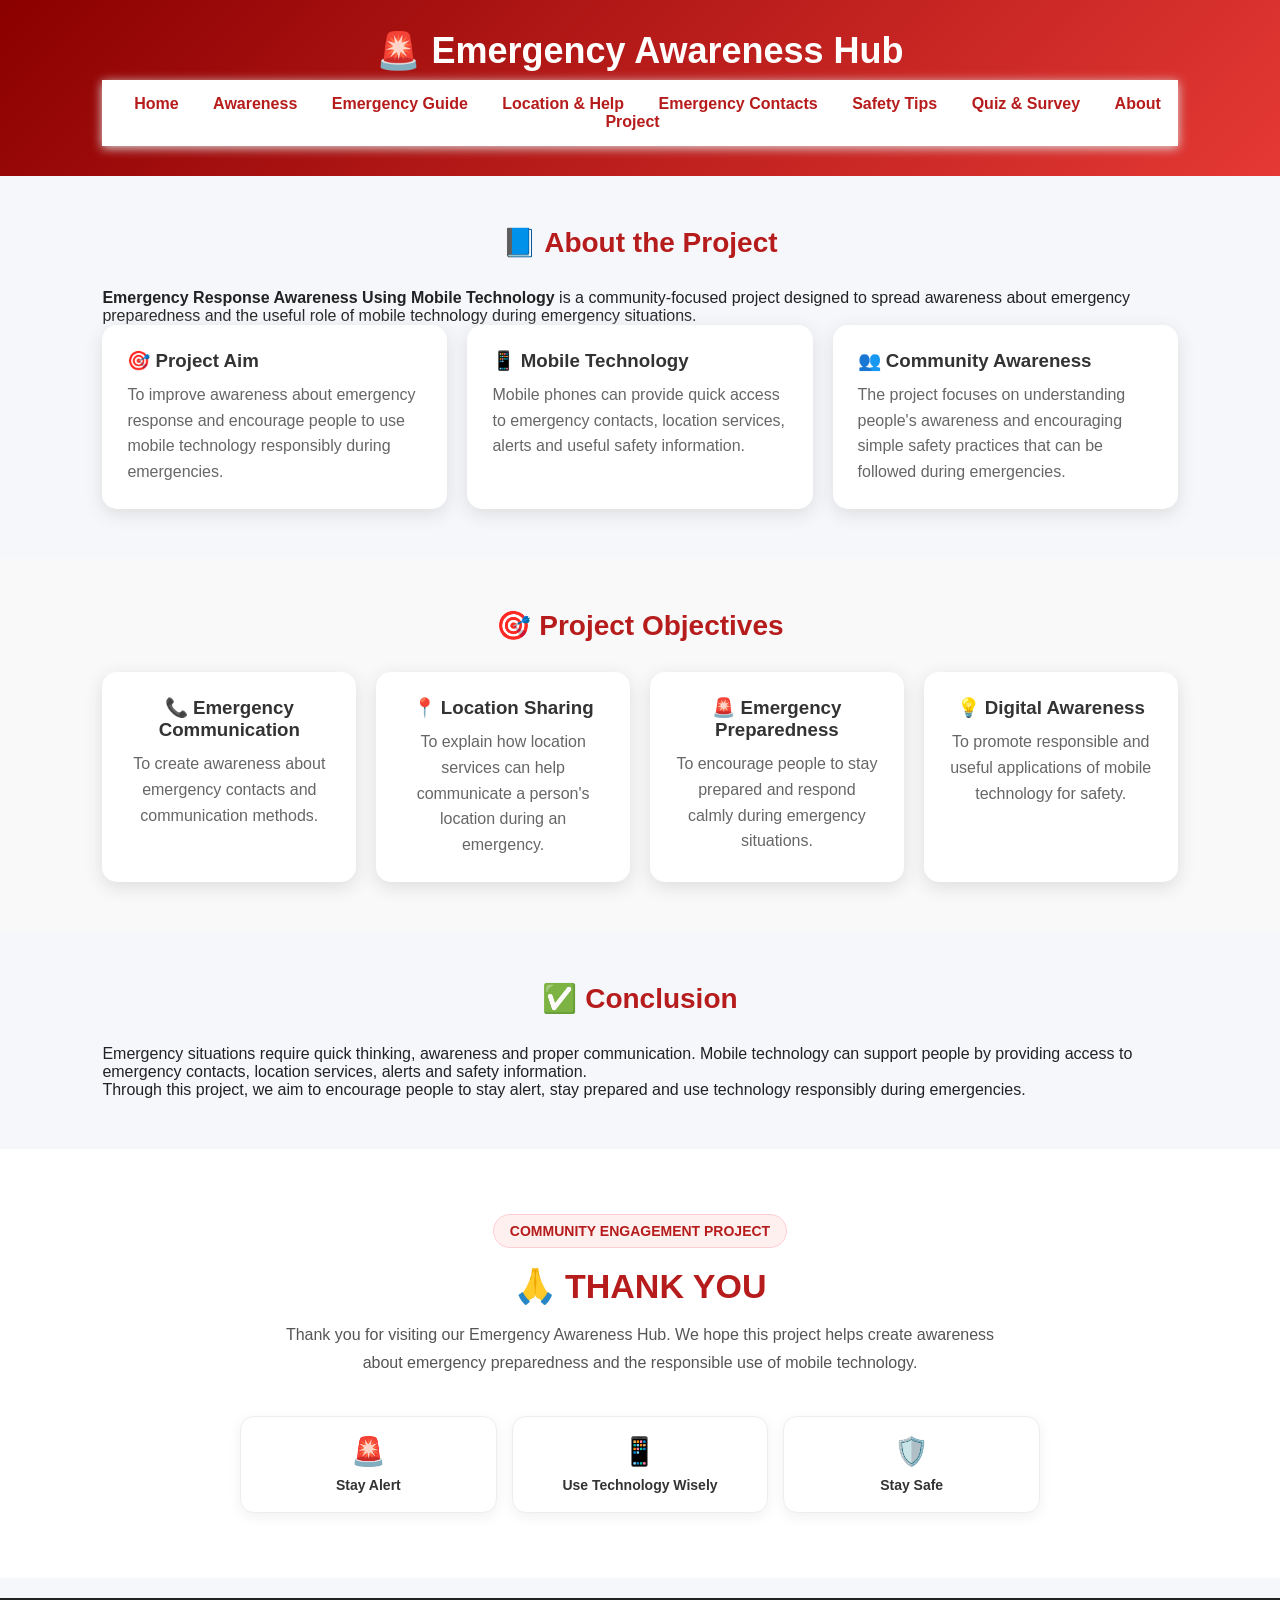
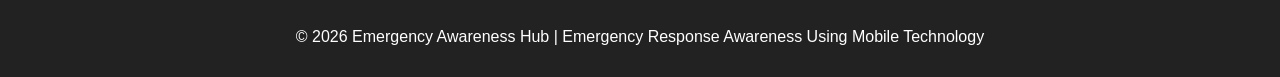
==== about.html @ ec7f2d4f "Add files via upload" ====
<!DOCTYPE html>
<html lang="en">

<head>
    <meta charset="UTF-8">
    <meta name="viewport" content="width=device-width, initial-scale=1.0">

    <title>About Project | Emergency Awareness Hub</title>

    <link rel="stylesheet" href="style.css">
</head>

<body>

    <header>
        <h1>🚨 Emergency Awareness Hub</h1>

        <nav>
            <a href="index.html">Home</a>
            <a href="awareness.html">Awareness</a>
            <a href="guide.html">Emergency Guide</a>
            <a href="location.html">Location & Help</a>
            <a href="contact.html">Emergency Contacts</a>
            <a href="tips.html">Safety Tips</a>
            <a href="quiz.html">Quiz & Survey</a>
            <a href="about.html">About Project</a>
        </nav>
    </header>


    <!-- ABOUT PROJECT -->

    <section class="awareness">

        <h2 class="title">📘 About the Project</h2>

        <p>
            <strong>Emergency Response Awareness Using Mobile Technology</strong>
            is a community-focused project designed to spread awareness
            about emergency preparedness and the useful role of mobile
            technology during emergency situations.
        </p>

        <div class="cards">

            <div class="card">
                <h3>🎯 Project Aim</h3>
                <p>
                    To improve awareness about emergency response and
                    encourage people to use mobile technology responsibly
                    during emergencies.
                </p>
            </div>

            <div class="card">
                <h3>📱 Mobile Technology</h3>
                <p>
                    Mobile phones can provide quick access to emergency
                    contacts, location services, alerts and useful safety
                    information.
                </p>
            </div>

            <div class="card">
                <h3>👥 Community Awareness</h3>
                <p>
                    The project focuses on understanding people's awareness
                    and encouraging simple safety practices that can be
                    followed during emergencies.
                </p>
            </div>

        </div>

    </section>


    <!-- OBJECTIVES -->

    <section class="dos-donts">

        <h2 class="title">🎯 Project Objectives</h2>

        <div class="cards">

            <div class="card">
                <h3>📞 Emergency Communication</h3>
                <p>
                    To create awareness about emergency contacts and
                    communication methods.
                </p>
            </div>

            <div class="card">
                <h3>📍 Location Sharing</h3>
                <p>
                    To explain how location services can help communicate
                    a person's location during an emergency.
                </p>
            </div>

            <div class="card">
                <h3>🚨 Emergency Preparedness</h3>
                <p>
                    To encourage people to stay prepared and respond calmly
                    during emergency situations.
                </p>
            </div>

            <div class="card">
                <h3>💡 Digital Awareness</h3>
                <p>
                    To promote responsible and useful applications of
                    mobile technology for safety.
                </p>
            </div>

        </div>

    </section>


    <!-- CONCLUSION -->

    <section class="awareness">

        <h2 class="title">✅ Conclusion</h2>

        <p>
            Emergency situations require quick thinking, awareness and
            proper communication. Mobile technology can support people by
            providing access to emergency contacts, location services,
            alerts and safety information.
        </p>

        <p>
            Through this project, we aim to encourage people to stay alert,
            stay prepared and use technology responsibly during emergencies.
        </p>

    </section>


    <!-- THANK YOU -->

    <section class="hero">

        <div class="hero-content">

            <div class="hero-badge">
                COMMUNITY ENGAGEMENT PROJECT
            </div>

            <h2>🙏 THANK YOU</h2>

            <p>
                Thank you for visiting our Emergency Awareness Hub.
                We hope this project helps create awareness about
                emergency preparedness and the responsible use of
                mobile technology.
            </p>

            <div class="hero-features">

                <div>
                    <span>🚨</span>
                    <strong>Stay Alert</strong>
                </div>

                <div>
                    <span>📱</span>
                    <strong>Use Technology Wisely</strong>
                </div>

                <div>
                    <span>🛡️</span>
                    <strong>Stay Safe</strong>
                </div>

            </div>

        </div>

    </section>


    <footer>

        <p>
            © 2026 Emergency Awareness Hub |
            Emergency Response Awareness Using Mobile Technology
        </p>

    </footer>


    <script src="script.js"></script>

</body>

</html>
---- style.css ----
* {
            margin: 0;
            padding: 0;
            box-sizing: border-box;
            font-family: Arial, sans-serif;
        }

        body {
            background: #f5f7fb;
            color: #222;
        }

        header {
            background: linear-gradient(135deg, #8b0000, #e53935);
            color: white;
            padding: 30px 8%;
            text-align: center;
        }

        header h1 {
            font-size: 36px;
            margin-bottom: 8px;
        }

        header p {
            font-size: 17px;
        }

        nav {
            background: white;
            padding: 15px;
            text-align: center;
            box-shadow: 0 2px 10px #ddd;
            position: sticky;
            top: 0;
            z-index: 10;
        }

        nav a {
            text-decoration: none;
            color: #b71c1c;
            font-weight: bold;
            margin: 0 15px;
        }

        nav a:hover {
            color: #e53935;
        }

        .hero {
            padding: 65px 8%;
            text-align: center;
            background: white;
        }

        .hero h2 {
            font-size: 34px;
            color: #b71c1c;
            margin-bottom: 15px;
        }

        .hero p {
            max-width: 750px;
            margin: auto;
            line-height: 1.7;
            color: #555;
        }
        .hero-content {
    max-width: 950px;
    margin: auto;
}

.hero-badge {
    display: inline-block;
    padding: 8px 16px;
    margin-bottom: 18px;
    background: #fff0f0;
    color: #b71c1c;
    border: 1px solid #ffcdd2;
    border-radius: 30px;
    font-size: 14px;
    font-weight: bold;
}

.hero-buttons {
    display: flex;
    justify-content: center;
    gap: 14px;
    flex-wrap: wrap;
    margin-top: 28px;
}

.hero-buttons .emergency-btn,
.hero-secondary-btn {
    margin-top: 0;
}

.hero-secondary-btn {
    display: inline-block;
    padding: 15px 30px;
    background: white;
    color: #b71c1c;
    border: 2px solid #d32f2f;
    border-radius: 30px;
    text-decoration: none;
    font-weight: bold;
    transition: 0.3s;
}

.hero-secondary-btn:hover {
    background: #d32f2f;
    color: white;
    transform: translateY(-2px);
}

.hero-features {
    display: grid;
    grid-template-columns: repeat(3, 1fr);
    gap: 15px;
    max-width: 800px;
    margin: 40px auto 0;
}

.hero-features div {
    padding: 18px;
    background: white;
    border: 1px solid #eee;
    border-radius: 14px;
    box-shadow: 0 4px 14px rgba(0,0,0,0.06);
}

.hero-features span {
    display: block;
    font-size: 28px;
    margin-bottom: 8px;
}

.hero-features strong {
    color: #333;
    font-size: 14px;
}

        .emergency-btn,
        .location-btn {
            display: inline-block;
            margin-top: 25px;
            padding: 15px 30px;
            background: #d32f2f;
            color: white;
            text-decoration: none;
            border: none;
            border-radius: 30px;
            font-weight: bold;
            cursor: pointer;
            transition: 0.3s;
        }

        .emergency-btn:hover,
        .location-btn:hover {
            background: #a50000;
            transform: scale(1.05);
        }

        section {
            padding: 50px 8%;
        }

        .title {
            text-align: center;
            margin-bottom: 30px;
            color: #b71c1c;
            font-size: 28px;
        }

        .cards {
            display: grid;
            grid-template-columns: repeat(auto-fit, minmax(220px, 1fr));
            gap: 20px;
        }

        .card {
            background: white;
            padding: 25px;
            border-radius: 15px;
            box-shadow: 0 5px 18px #ddd;
            transition: 0.3s;
        }

        .card:hover {
            transform: translateY(-7px);
            box-shadow: 0 8px 25px #ccc;
        }

        .icon {
            font-size: 40px;
            margin-bottom: 15px;
        }

        .card h3 {
            color: #333;
            margin-bottom: 10px;
        }

        .card p {
            color: #666;
            line-height: 1.6;
        }

        .help-section {
            background: #fff3f3;
        }

        .help-box,
        .location-box,
        .objective-box {
            max-width: 850px;
            margin: auto;
            background: white;
            padding: 30px;
            border-radius: 18px;
            box-shadow: 0 5px 20px #ddd;
            text-align: center;
        }

        .help-box h3,
        .location-box h3 {
            color: #b71c1c;
            font-size: 24px;
            margin-bottom: 12px;
        }

        .help-box p,
        .location-box p,
        .objective-box p {
            color: #666;
            line-height: 1.6;
        }
/* Emergency Do's & Don'ts */

.dos-donts {
    background: #f9f9f9;
    text-align: center;
}

.dos-donts-grid {
    display: grid;
    grid-template-columns: repeat(2, 1fr);
    gap: 25px;
    max-width: 950px;
    margin: auto;
}

.dos-box,
.dont-box {
    background: white;
    padding: 25px;
    border-radius: 15px;
    text-align: left;
    box-shadow: 0 5px 18px #ddd;
}

.dos-box {
    border-top: 5px solid #2e7d32;
}

.dont-box {
    border-top: 5px solid #d32f2f;
}

.dos-box h3 {
    color: #2e7d32;
    margin-bottom: 15px;
}

.dont-box h3 {
    color: #d32f2f;
    margin-bottom: 15px;
}

.dos-box li,
.dont-box li {
    margin: 12px 0;
    line-height: 1.5;
}

@media (max-width: 768px) {
    .dos-donts-grid {
        grid-template-columns: 1fr;
    }
}
        /* Location Result */
        #locationResult {
            margin-top: 20px;
            padding: 15px;
            background: #f5f7fb;
            border-radius: 10px;
            display: none;
            line-height: 1.8;
        }

        #mapLink {
            display: inline-block;
            margin-top: 10px;
            color: #b71c1c;
            font-weight: bold;
            text-decoration: none;
        }
        /* Emergency Guide */

.guide-box {
    max-width: 850px;
    margin: auto;
    background: white;
    padding: 30px;
    border-radius: 18px;
    box-shadow: 0 5px 20px #ddd;
    text-align: center;
}

.guide-select {
    width: 80%;
    max-width: 500px;
    padding: 14px;
    margin: 20px 0;
    border: 2px solid #ddd;
    border-radius: 10px;
    font-size: 16px;
}

.guide-result {
    display: none;
    margin-top: 20px;
    padding: 20px;
    background: #fff3f3;
    border-radius: 12px;
    text-align: left;
}

.guide-result h3 {
    color: #b71c1c;
    margin-bottom: 12px;
}

.guide-result p {
    line-height: 1.7;
    color: #555;
}

        .contact-card {
            text-align: center;
            background: white;
            padding: 28px;
            border-radius: 15px;
            box-shadow: 0 4px 15px #ddd;
        }

        .contact-card h3 {
            margin-bottom: 10px;
        }

        .number {
            font-size: 30px;
            font-weight: bold;
            color: #d32f2f;
            margin: 12px 0;
        }

        .call-btn {
            display: inline-block;
            margin-top: 12px;
            padding: 10px 22px;
            background: #d32f2f;
            color: white;
            text-decoration: none;
            border-radius: 25px;
            font-weight: bold;
        }

        .tips {
            background: #f5f7fb;
        }

        ul {
            max-width: 800px;
            margin: auto;
            background: white;
            padding: 30px 45px;
            border-radius: 15px;
            box-shadow: 0 4px 15px #ddd;
        }

        li {
            margin: 15px 0;
            line-height: 1.5;
        }

        footer {
            background: #222;
            color: white;
            text-align: center;
            padding: 25px;
            margin-top: 20px;
            line-height: 1.8;
        }

        @media (max-width: 600px) {

            header h1 {
                font-size: 28px;
            }

            nav a {
                margin: 0 5px;
                font-size: 13px;
            }

            .hero h2 {
                font-size: 26px;
            }

            section {
                padding: 40px 5%;
            }

            ul {
                padding: 25px 35px;
            }
        }
        /* Dark Mode */

.dark-mode {
    background: #121212;
    color: #f5f5f5;
}

.dark-mode .card,
.dark-mode .location-box,
.dark-mode .guide-box,
.dark-mode .quiz-box,
.dark-mode .results-box {
    background: #1e1e1e;
    color: #f5f5f5;
}

.dark-mode p {
    color: #ddd;
}

.dark-mode .quiz-question {
    background: #2a2a2a;
}

.dark-mode .guide-result {
    background: #2a2a2a;
}

.dark-mode .results-text {
    color: #ddd;
}

.dark-mode .progress {
    background: #444;
}
.dark-btn {
    position: fixed;
    top: 90px;
    right: 20px;
    padding: 10px 16px;
    background: #333;
    color: white;
    border: none;
    border-radius: 20px;
    cursor: pointer;
    z-index: 1000;
}
.dark-mode section {
    background: #121212;
}

.dark-mode h2,
.dark-mode h3 {
    color: #f5f5f5;
}

.dark-mode .card p,
.dark-mode .location-box p,
.dark-mode .guide-box p {
    color: #ddd;
}

.dark-mode nav {
    background: #1b1b1b;
}

.dark-mode nav a {
    color: #fff;
}
.dark-mode .hero,
.dark-mode .help-box,
.dark-mode .tips-box,
.dark-mode .objective-box,
.dark-mode .feature-box {
    background: #1e1e1e;
    color: #f5f5f5;
}

.dark-mode .hero p,
.dark-mode .help-box p,
.dark-mode .tips-box p,
.dark-mode .objective-box p,
.dark-mode .feature-box p {
    color: #ddd;
}/* Remaining boxes - Dark Mode */

.dark-mode .contact-box,
.dark-mode .emergency-contact,
.dark-mode .contact-card,
.dark-mode .safety-box,
.dark-mode .safety-tips,
.dark-mode .tips {
    background: #1e1e1e !important;
    color: #f5f5f5 !important;
}

.dark-mode .contact-box *,
.dark-mode .emergency-contact *,
.dark-mode .contact-card *,
.dark-mode .safety-box *,
.dark-mode .safety-tips *,
.dark-mode .tips * {
    color: #f5f5f5 !important;
}
.dark-mode .tips ul,
.dark-mode .tips ol,
.dark-mode .safety-tips ul,
.dark-mode .safety-tips ol {
    background: #1e1e1e !important;
    color: #f5f5f5 !important;
    border-color: #444 !important;
}

.dark-mode .tips li,
.dark-mode .safety-tips li {
    color: #f5f5f5 !important;
}
/* Thank You Section */

#thankyou {
    padding: 60px 20px;
    text-align: center;
}

.thankyou-box {
    max-width: 850px;
    margin: auto;
    padding: 45px 30px;
    background: white;
    border-radius: 20px;
    box-shadow: 0 5px 20px #ddd;
}

.thankyou-box h1 {
    color: #d32f2f;
    font-size: 42px;
    margin-bottom: 15px;
}

.thankyou-box h2 {
    margin-bottom: 20px;
}

.thankyou-box p {
    line-height: 1.7;
    color: #555;
    margin: 12px 0;
}

/* Dark Mode */

.dark-mode .thankyou-box {
    background: #1e1e1e !important;
    color: #f5f5f5;
}

.dark-mode .thankyou-box p,
.dark-mode .thankyou-box h2 {
    color: #f5f5f5;
}
/* Professional Emergency Contact Cards */

.contact-card {
    position: relative;
    overflow: hidden;
    border-top: 5px solid #d32f2f;
    transition: 0.3s ease;
}

.contact-card:hover {
    transform: translateY(-8px);
    box-shadow: 0 10px 25px #ccc;
}

.contact-card h3 {
    color: #333;
    font-size: 19px;
}

.contact-card p {
    color: #666;
    line-height: 1.5;
    margin-bottom: 8px;
}

.number {
    font-size: 34px;
    letter-spacing: 1px;
}

.call-btn {
    transition: 0.3s ease;
}

.call-btn:hover {
    background: #a50000;
    transform: scale(1.05);
}

/* Dark Mode */
.dark-mode .contact-card h3,
.dark-mode .contact-card p {
    color: #f5f5f5 !important;
}
/* Awareness Quiz */

.quiz-box {
    max-width: 850px;
    margin: auto;
    background: white;
    padding: 30px;
    border-radius: 18px;
    box-shadow: 0 5px 20px #ddd;
}

.quiz-question {
    margin-bottom: 25px;
    padding: 20px;
    background: #fff5f5;
    border-radius: 12px;
}

.quiz-question h3 {
    color: #b71c1c;
    margin-bottom: 15px;
}

.quiz-option {
    display: block;
    margin: 10px 0;
    padding: 10px;
    cursor: pointer;
}

.quiz-btn {
    display: block;
    margin: 25px auto 0;
    padding: 12px 25px;
    background: #d32f2f;
    color: white;
    border: none;
    border-radius: 8px;
    font-size: 16px;
    cursor: pointer;
}

.quiz-btn:hover {
    background: #a50000;
    transform: scale(1.03);
}

.quiz-result {
    display: none;
    margin-top: 20px;
    padding: 18px;
    text-align: center;
    background: #f1f8e9;
    border-radius: 10px;
    font-size: 18px;
    font-weight: bold;
}
/* Survey & Results */

.results-box {
    max-width: 850px;
    margin: auto;
    background: white;
    padding: 30px;
    border-radius: 18px;
    box-shadow: 0 5px 20px #ddd;
}

.result-item {
    margin: 22px 0;
}

.result-label {
    display: flex;
    justify-content: space-between;
    margin-bottom: 8px;
    font-weight: bold;
}

.progress {
    width: 100%;
    height: 14px;
    background: #eee;
    border-radius: 10px;
    overflow: hidden;
}

.progress-bar {
    height: 100%;
    background: #d32f2f;
    border-radius: 10px;
}

.results-text {
    margin-top: 25px;
    line-height: 1.7;
    color: #555;
}
/* Mobile Responsive Design */

@media (max-width: 768px) {

    nav {
        display: flex;
        flex-wrap: wrap;
        justify-content: center;
        padding: 10px;
    }

    nav a {
        font-size: 13px;
        padding: 8px 10px;
    }

    section {
        padding: 40px 15px;
    }

    .title {
        font-size: 25px;
    }

    .cards {
        grid-template-columns: 1fr;
        gap: 18px;
    }

    .card,
    .contact-card,
    .location-box,
    .guide-box,
    .quiz-box,
    .results-box,
    .thankyou-box {
        width: 100%;
        box-sizing: border-box;
        padding: 22px;
    }

    .guide-select {
        width: 100%;
        box-sizing: border-box;
    }

    .number {
        font-size: 30px;
    }

    .dark-btn {
        top: auto;
        bottom: 20px;
        right: 15px;
    }

    .thankyou-box h1 {
        font-size: 34px;
    }

    .thankyou-box h2 {
        font-size: 20px;
    }
}
.quiz-box {
    max-width: 850px;
    margin: auto;
    background: white;
    padding: 30px;
    border-radius: 18px;
    box-shadow: 0 5px 20px #ddd;
}

.quiz-question {
    margin-bottom: 25px;
    padding: 20px;
    background: #fff5f5;
    border-radius: 12px;
}

.quiz-question h3 {
    color: #b71c1c;
    margin-bottom: 15px;
}

.quiz-option {
    display: block;
    margin: 10px 0;
    padding: 10px;
    cursor: pointer;
}

.quiz-btn {
    display: block;
    margin: 25px auto 0;
    padding: 12px 25px;
    background: #d32f2f;
    color: white;
    border: none;
    border-radius: 8px;
    font-size: 16px;
    cursor: pointer;
}

.quiz-btn:hover {
    background: #a50000;
    transform: scale(1.03);
}

.quiz-result {
    display: none;
    margin-top: 20px;
    padding: 18px;
    text-align: center;
    background: #f1f8e9;
    border-radius: 10px;
    font-size: 18px;
    font-weight: bold;
}
/* Dark mode improvement */
body.dark-mode {
    background-color: #121212;
    color: #f5f5f5;
}

body.dark-mode header,
body.dark-mode footer {
    background-color: #1e1e1e;
    color: #ffffff;
}

body.dark-mode .card,
body.dark-mode .quiz-box,
body.dark-mode .quiz-question {
    background-color: #242424;
    color: #ffffff;
}

body.dark-mode .card h3,
body.dark-mode .card p,
body.dark-mode .card li,
body.dark-mode .quiz-question h3,
body.dark-mode label {
    color: #ffffff;
}

body.dark-mode nav a {
    color: #ffffff;
}
/* Fix dark mode for Before, During & After cards */

body.dark-mode .dos-donts {
    background-color: #121212 !important;
    color: #ffffff !important;
}

body.dark-mode .dos-donts .card {
    background-color: #242424 !important;
    color: #ffffff !important;
    border-color: #444444 !important;
}

body.dark-mode .dos-donts .card h3,
body.dark-mode .dos-donts .card p,
body.dark-mode .dos-donts .card li {
    color: #ffffff !important;
}
body.dark-mode .cards .card {
    background: #242424 !important;
    color: white !important;
    border: 1px solid #555 !important;
    box-shadow: none !important;
}

body.dark-mode .cards .card h3,
body.dark-mode .cards .card p,
body.dark-mode .cards .card li {
    color: white !important;
}
body.dark-mode section.dos-donts .cards > div.card {
    background-color: #242424 !important;
    background: #242424 !important;
    color: #ffffff !important;
    box-shadow: none !important;
}

body.dark-mode section.dos-donts .cards > div.card * {
    color: #ffffff !important;
}
/* DARK MODE CARD FIX */

body.dark-mode .card {
    background-color: #242424 !important;
    color: #ffffff !important;
    box-shadow: none !important;
}

body.dark-mode .card h3,
body.dark-mode .card p,
body.dark-mode .card li {
    color: #ffffff !important;
}
/* Dark Mode for All Pages */

body.dark-mode {
    background: #121212;
    color: #f5f5f5;
}

body.dark-mode header,
body.dark-mode footer {
    background: #1b1b1b;
    color: #ffffff;
}

body.dark-mode .card,
body.dark-mode .quiz-box,
body.dark-mode .quiz-question,
body.dark-mode .checklist-box {
    background: #242424;
    color: #f5f5f5;
}

body.dark-mode .card h3,
body.dark-mode .title,
body.dark-mode p,
body.dark-mode li,
body.dark-mode label {
    color: #f5f5f5;
}

body.dark-mode a {
    color: #90caf9;
}

body.dark-mode .dos-donts {
    background: #181818;
}

body.dark-mode input,
body.dark-mode select,
body.dark-mode textarea {
    background: #333333;
    color: white;
    border: 1px solid #777777;
}
/* Dark Mode Card Fix */

body.dark-mode .card {
    background: #1e1e2f;
    color: white;
}

body.dark-mode .card h3 {
    color: white;
}

body.dark-mode .card p,
body.dark-mode .card li {
    color: #dddddd;
}

body.dark-mode .awareness,
body.dark-mode .dos-donts {
    color: white;
}

body.dark-mode .title {
    color: white;
}
/* Final Dark Mode Fix for Safety Tips */

body.dark-mode .dos-donts .card {
    background-color: #1e1e1e !important;
    color: #ffffff !important;
}

body.dark-mode .dos-donts .card ul {
    background-color: #1e1e1e !important;
    color: #ffffff !important;
    box-shadow: none !important;
}

body.dark-mode .dos-donts .card h3,
body.dark-mode .dos-donts .card li {
    color: #ffffff !important;
}
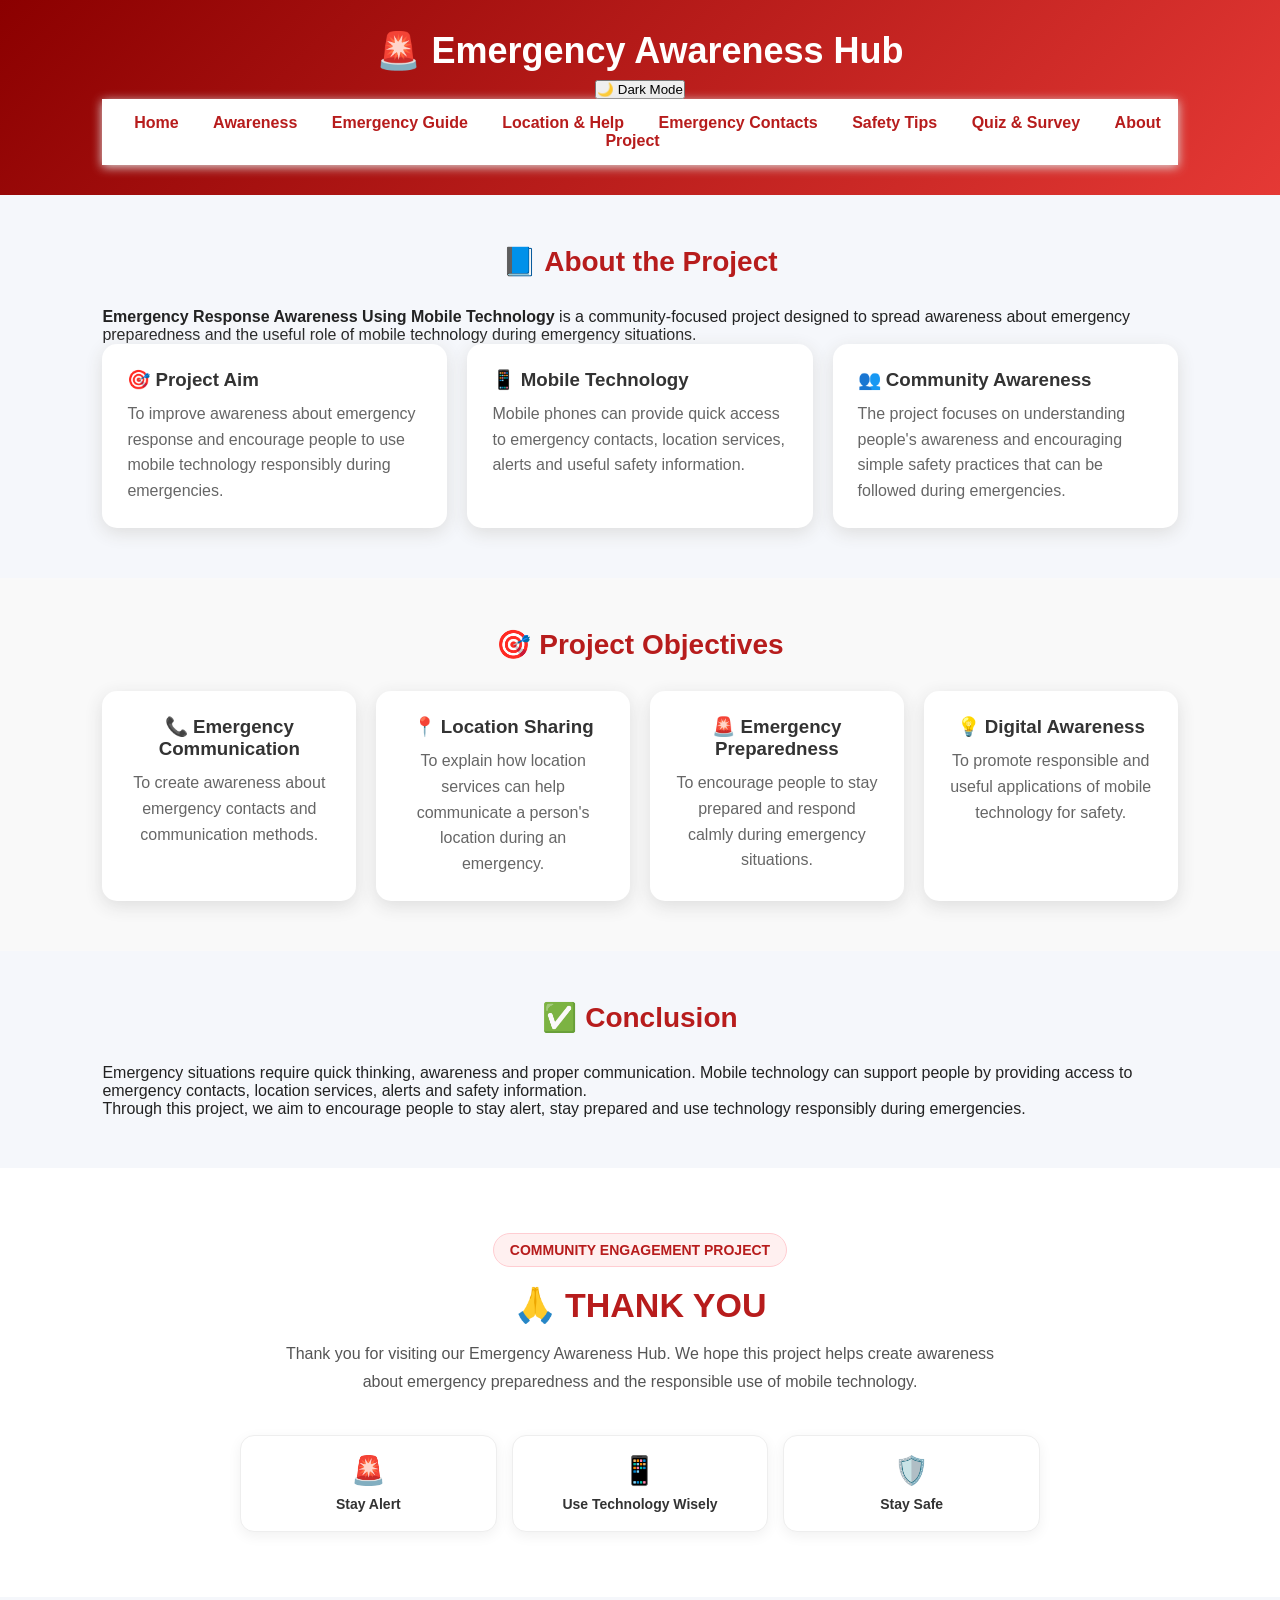
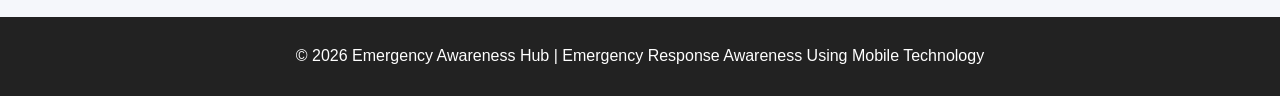
==== commit cedd4ab1: "Add files via upload" ====
--- a/about.html
+++ b/about.html
@@ -8,13 +8,24 @@
     <title>About Project | Emergency Awareness Hub</title>
 
     <link rel="stylesheet" href="style.css">
+    <!-- Google tag (gtag.js) -->
+<script async src="https://www.googletagmanager.com/gtag/js?id=G-YSYCM75XGP"></script>
+<script>
+  window.dataLayer = window.dataLayer || [];
+  function gtag(){dataLayer.push(arguments);}
+  gtag('js', new Date());
+
+  gtag('config', 'G-YSYCM75XGP');
+</script>
 </head>
 
 <body>
 
     <header>
         <h1>🚨 Emergency Awareness Hub</h1>
-
+<button onclick="toggleDarkMode()" class="dark-mode-btn">
+    🌙 Dark Mode
+</button>
         <nav>
             <a href="index.html">Home</a>
             <a href="awareness.html">Awareness</a>
